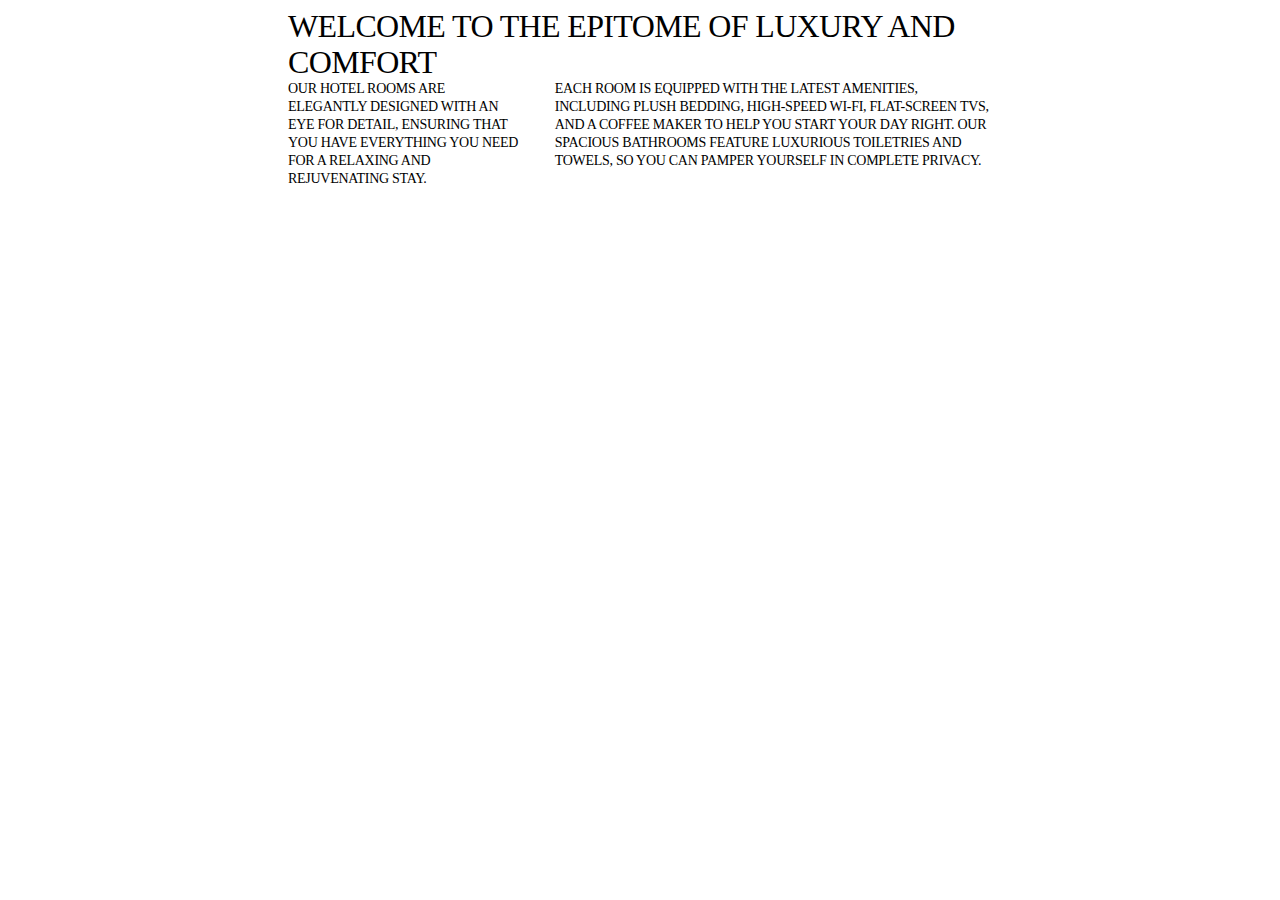
==== src/public/welcome.html @ 1c9e3819 "part1" ====
<!DOCTYPE html>
<html lang="en">
<head>
    <meta charset="UTF-8">
    <meta http-equiv="X-UA-Compatible" content="IE=edge">
    <meta name="viewport" content="width=device-width, initial-scale=1.0">
    <title>welcome</title>
    <link rel="stylesheet" href="../css/welcome.css">
</head>
<body>
    <section class="welcome-section">
        <div class="welcome">
            <h3 class="welcome-title">Welcome to the epitome of luxury and comfort</h3>
            <div class="welcome-descr">
                <p class="descr-hotel">
                    Our hotel rooms are elegantly designed with an eye for detail,
                    ensuring that you have everything you need for a relaxing and rejuvenating stay.
                </p>
                <p class="descr-room">
                    Each room is equipped with the latest amenities,
                    including plush bedding, high-speed Wi-Fi, flat-screen TVs, 
                    and a coffee maker to help you start your day right. 
                    Our spacious bathrooms feature luxurious toiletries and towels, 
                    so you can pamper yourself in complete privacy.
                </p>
            </div>
        </div>
        <div class="welcome-img"></div>
    </section>
</body>
</html>
---- src/css/welcome.css ----
.welcome-title {
    font-weight: 500;
    font-size: 32px;
    line-height: 36px;
    letter-spacing: -0.02em;
    text-transform: uppercase;
    margin: 0;
}

.descr-hotel,
.descr-room {
    font-weight: 400;
    font-size: 14px;
    line-height: 18px;
    letter-spacing: -0.02em;
    text-transform: uppercase;
    margin: 0;
}

@media screen and (max-width:767px) {
    .welcome-section {
        height: 897px;
    }
    
    .welcome {
        max-width: 335px;
        padding-left: 20px;
        padding-right: 20px;
        gap: 32px;
    }

    .welcome-descr {
        display: flex;
        flex-direction: column;
        gap: 32px;
    }

    .descr-hotel {
        max-width: 306px;
    }

    .descr-room {
        max-width: 335px;
    }

    .welcome-img {
        width: 335px;
        height: 432px;
        margin-top: 32px;
    }

    .welcome-img::after {
        content: '';
        position: absolute;


        width: 335px;
        height: 432px;

        background-image: url(../img/welcome-images/welcome-mobile.jpg);
    }
}

@media screen and (max-width:767px)  and (min-device-pixel-ratio:2),
screen and (max-width:767px) and (min-resolution:2) {
    .welcome::after {
        background-image: url(../img/welcome-images/welcome-mobile-2x.jpg);
    }
}

@media screen and (min-width:768px) {
    .welcome {
        max-width: 704px;
    }

    .welcome-descr {
        display: flex;
        gap: 32px;
        flex-direction: row;
    }
}

@media screen and (max-width:1439px) {
    .welcome-section {
        display: flex;
        flex-direction: column;
        align-items: center;
    }
   
    .welcome {
        display: flex;
        flex-direction: column;
    }
}
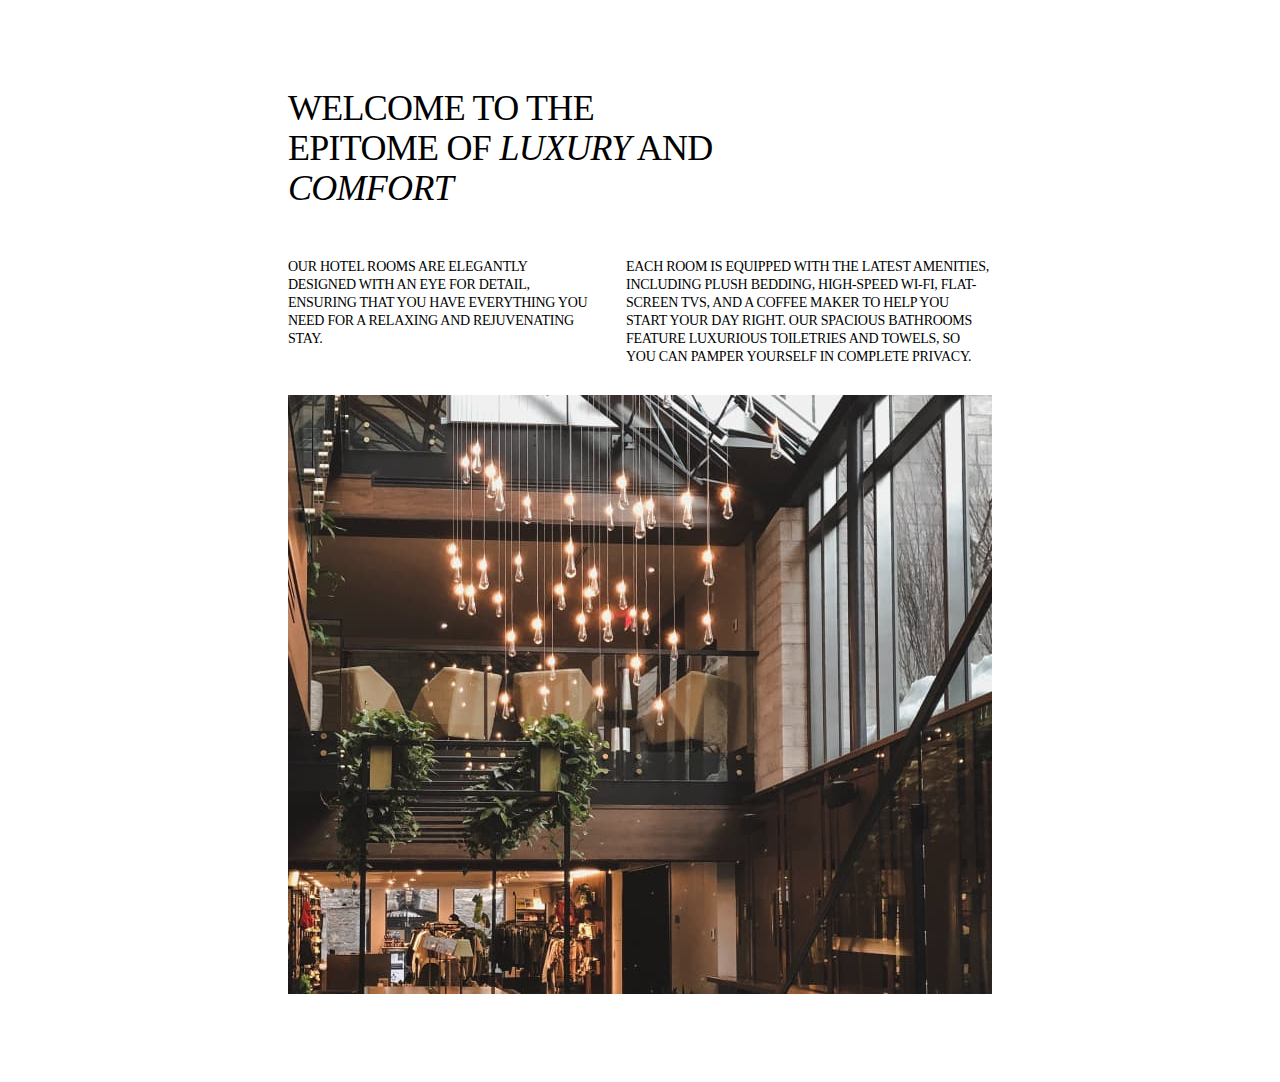
==== commit 69d90fed: "ok" ====
--- a/src/public/welcome.html
+++ b/src/public/welcome.html
@@ -10,7 +10,7 @@
 <body>
     <section class="welcome-section">
         <div class="welcome">
-            <h3 class="welcome-title">Welcome to the epitome of luxury and comfort</h3>
+            <h3 class="welcome-title">Welcome to the epitome of <span>luxury</span> and <span>comfort</span></h3>
             <div class="welcome-descr">
                 <p class="descr-hotel">
                     Our hotel rooms are elegantly designed with an eye for detail,
--- a/src/css/welcome.css
+++ b/src/css/welcome.css
@@ -5,6 +5,10 @@
     letter-spacing: -0.02em;
     text-transform: uppercase;
     margin: 0;
+}
+
+.welcome-title span {
+    font-style: italic;
 }
 
 .descr-hotel,
@@ -19,7 +23,8 @@
 
 @media screen and (max-width:767px) {
     .welcome-section {
-        height: 897px;
+        padding-top: 64px;
+        padding-bottom: 64px;
     }
     
     .welcome {
@@ -33,10 +38,6 @@
         display: flex;
         flex-direction: column;
         gap: 32px;
-    }
-
-    .descr-hotel {
-        max-width: 306px;
     }
 
     .descr-room {
@@ -69,6 +70,11 @@
 }
 
 @media screen and (min-width:768px) {
+    .welcome-section {
+        padding-top: 80px;
+        padding-bottom: 80px;
+    }
+    
     .welcome {
         max-width: 704px;
     }
@@ -77,6 +83,45 @@
         display: flex;
         gap: 32px;
         flex-direction: row;
+    }
+
+    .descr-room {
+        max-width: 366px;
+    }
+
+    .welcome-title {
+        max-width: 434px;
+        font-size: 36px;
+        line-height: 40px;
+        margin-bottom: 50px;
+    }
+
+    .descr-hotel {
+        max-width: 306px;
+    }
+
+    .welcome-img {
+        width: 704px;
+        height: 599px;
+        margin-top: 29px;
+    }
+
+    .welcome-img::after {
+        content: '';
+        position: absolute;
+
+
+        width: 704px;
+        height: 599px;
+
+        background-image: url(../img/welcome-images/welcome-tablet.jpg);
+    }
+}
+
+@media screen and (max-width:1439px)  and (min-device-pixel-ratio:2),
+screen and (max-width:1439px) and (min-resolution:2) {
+    .welcome::after {
+        background-image: url(../img/welcome-images/welcome-tablet-2x.jpg);
     }
 }
 
@@ -91,4 +136,50 @@
         display: flex;
         flex-direction: column;
     }
+}
+
+@media screen and (min-width:1440px) {
+    .welcome-section {
+        display: flex;
+        flex-direction: row-reverse;
+        justify-content: flex-end;
+        gap: 32px;
+
+        padding-top: 100px;
+        padding-bottom: 100px;
+    }
+
+    .welcome-title {
+        margin-bottom: 0;
+    }
+
+    .welcome-descr {
+        margin-top: 310px;
+        display: flex;
+        flex-direction: column;
+        gap: 24px;
+    }
+
+    .welcome-img {
+        margin-top: 0;
+        margin-left: 32px;  
+    }
+
+    .welcome-img::after {
+        content: '';
+        position: absolute;
+
+
+        width: 692px;
+        height: 599px;
+
+        background-image: url(../img/welcome-images/welcome.jpg);
+    }
+}
+
+@media screen and (min-width:1440px) and (min-device-pixel-ratio:2),
+screen and (min-width:1440px) and (min-resolution:2) {
+    .welcome::after {
+        background-image: url(../img/welcome-images/welcome-2x.jpg);
+    }
 }